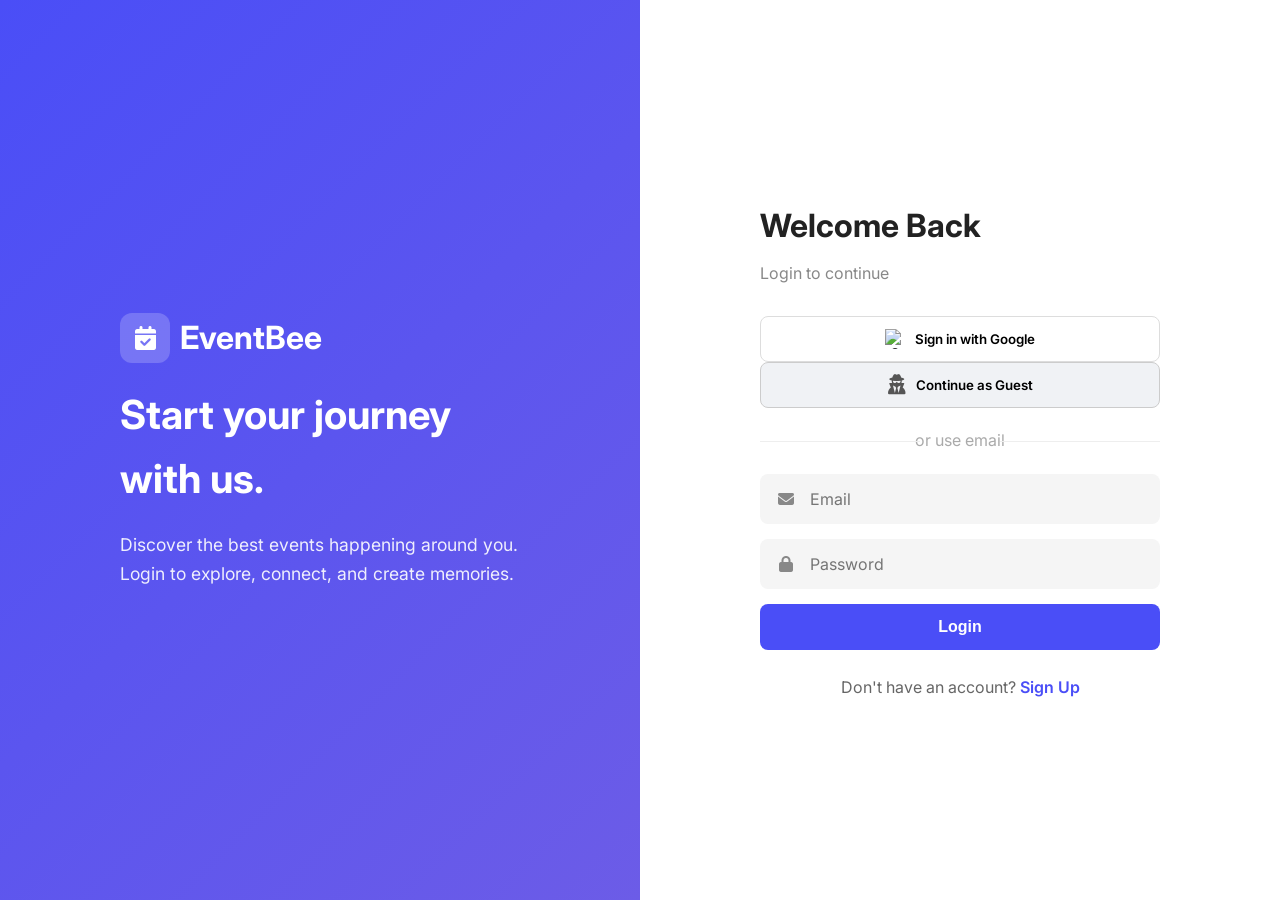
==== index.html @ 6e98d9ef "Initial commit: Project migrated from Firebase Studio" ====
<!DOCTYPE html>
<html lang="en">
<head>
    <meta charset="UTF-8">
    <meta name="viewport" content="width=device-width, initial-scale=1.0">
    <title>EventBee - Login</title>
    <link rel="preconnect" href="https://fonts.googleapis.com">
    <link href="https://fonts.googleapis.com/css2?family=Inter:wght@300;400;500;600;700&display=swap" rel="stylesheet">
    <link rel="stylesheet" href="https://cdnjs.cloudflare.com/ajax/libs/font-awesome/6.4.0/css/all.min.css">
    <link rel="stylesheet" href="style.css">
</head>
<body class="auth-body">

    <div class="auth-container">
        <!-- Left Side -->
        <div class="auth-brand">
            <div class="brand-content">
                <div class="logo">
                    <div class="logo-icon"><i class="fas fa-calendar-check"></i></div>
                    <span>EventBee</span>
                </div>
                <h2>Start your journey with us.</h2>
                <p>Discover the best events happening around you. Login to explore, connect, and create memories.</p>
            </div>
        </div>

        <!-- Right Side Forms -->
        <div class="auth-forms">
            
            <!-- Login Form -->
            <div class="form-box" id="loginBox">
                <div class="form-header">
                    <h1>Welcome Back</h1>
                    <p>Login to continue</p>
                </div>
                
                <div class="social-login">
                    <button class="google-btn" id="googleLoginBtn">
                        <img src="https://upload.wikimedia.org/wikipedia/commons/5/53/Google_%22G%22_Logo.svg" alt="G">
                        Sign in with Google
                    </button>
                    <!-- NEW: Guest Login Button -->
                    <button class="google-btn" id="guestLoginBtn" style="background: #f0f2f5; border: 1px solid #ccc;">
                        <i class="fas fa-user-secret" style="font-size: 20px; color: #555;"></i>
                        Continue as Guest
                    </button>
                </div>
                
                <div class="divider"><span>or use email</span></div>
                
                <form id="loginForm">
                    <div class="input-group-auth"><i class="fas fa-envelope"></i><input type="email" id="loginEmail" placeholder="Email" required></div>
                    <div class="input-group-auth"><i class="fas fa-lock"></i><input type="password" id="loginPassword" placeholder="Password" required></div>
                    <button type="submit" class="btn-submit-auth">Login</button>
                </form>
                <div class="switch-auth"><p>Don't have an account? <a id="showSignupBtn">Sign Up</a></p></div>
            </div>

            <!-- Signup Form -->
            <div class="form-box hidden" id="signupBox">
                <div class="form-header">
                    <h1>Create Account</h1>
                    <p>Join EventBee today</p>
                </div>
                <div class="social-login">
                    <button class="google-btn" id="googleSignupBtn">
                         <img src="https://upload.wikimedia.org/wikipedia/commons/5/53/Google_%22G%22_Logo.svg" alt="G">
                        Sign up with Google
                    </button>
                </div>
                <div class="divider"><span>or register with email</span></div>
                <form id="signupForm">
                    <div class="input-group-auth"><i class="fas fa-user"></i><input type="text" id="signupName" placeholder="Full Name" required></div>
                    <div class="input-group-auth"><i class="fas fa-envelope"></i><input type="email" id="signupEmail" placeholder="Email" required></div>
                    <div class="input-group-auth"><i class="fas fa-lock"></i><input type="password" id="signupPassword" placeholder="Password" required></div>
                    <button type="submit" class="btn-submit-auth">Sign Up</button>
                </form>
                <div class="switch-auth"><p>Already have an account? <a id="showLoginBtn">Login</a></p></div>
            </div>

        </div>
    </div>

    <!-- Scripts -->
    <script src="https://www.gstatic.com/firebasejs/10.8.0/firebase-app-compat.js"></script>
    <script src="https://www.gstatic.com/firebasejs/10.8.0/firebase-auth-compat.js"></script>
    <script src="https://www.gstatic.com/firebasejs/10.8.0/firebase-firestore-compat.js"></script>
    
    <script>
        // ==========================================
        // 1. FIREBASE CONFIG
        // ==========================================
        const firebaseConfig = {
            apiKey: "AIzaSyB_Fv9HLMOy9cCHT2cZLLwRQOGGBHA_8N0",
            authDomain: "myapp-94cf9.firebaseapp.com",
            projectId: "myapp-94cf9",
            storageBucket: "myapp-94cf9.firebasestorage.app",
            messagingSenderId: "542065139667",
            appId: "1:542065139667:web:76ed67d78188ff3e6dd926"
        };

        firebase.initializeApp(firebaseConfig);
        const auth = firebase.auth();
        const db = firebase.firestore();

        // ==========================================
        // 2. AUTH STATE LISTENER
        // ==========================================
        auth.onAuthStateChanged(user => {
            if (user) {
                window.location.href = 'home.html';
            }
        });

        // ==========================================
        // 3. UI SWITCHING
        // ==========================================
        const loginBox = document.getElementById('loginBox');
        const signupBox = document.getElementById('signupBox');
        
        document.getElementById('showSignupBtn').addEventListener('click', () => {
            loginBox.classList.add('hidden');
            signupBox.classList.remove('hidden');
        });

        document.getElementById('showLoginBtn').addEventListener('click', () => {
            signupBox.classList.add('hidden');
            loginBox.classList.remove('hidden');
        });

        // ==========================================
        // 4. LOGIN LOGIC
        // ==========================================
        document.getElementById('loginForm').addEventListener('submit', async (e) => {
            e.preventDefault();
            const email = document.getElementById('loginEmail').value;
            const pass = document.getElementById('loginPassword').value;
            try {
                await auth.signInWithEmailAndPassword(email, pass);
            } catch (err) { alert(err.message); }
        });

        // Google Login
        document.getElementById('googleLoginBtn').addEventListener('click', async () => {
            const provider = new firebase.auth.GoogleAuthProvider();
            try { await auth.signInWithPopup(provider); } catch (err) { alert(err.message); }
        });

        // NEW: Guest Login
        document.getElementById('guestLoginBtn').addEventListener('click', async () => {
            try {
                await auth.signInAnonymously();
            } catch (err) { 
                alert(err.message); 
            }
        });

        // ==========================================
        // 5. SIGNUP LOGIC
        // ==========================================
        document.getElementById('signupForm').addEventListener('submit', async (e) => {
            e.preventDefault();
            const name = document.getElementById('signupName').value;
            const email = document.getElementById('signupEmail').value;
            const pass = document.getElementById('signupPassword').value;

            try {
                const cred = await auth.createUserWithEmailAndPassword(email, pass);
                await cred.user.updateProfile({ displayName: name });
                await db.collection('users').doc(cred.user.uid).set({ name, email });
            } catch (err) { alert(err.message); }
        });

        document.getElementById('googleSignupBtn').addEventListener('click', async () => {
            const provider = new firebase.auth.GoogleAuthProvider();
            try { await auth.signInWithPopup(provider); } catch (err) { alert(err.message); }
        });
    </script>
</body>
</html>
---- style.css ----
/* ==========================================
   1. GLOBAL STYLES & VARIABLES
   ========================================== */
   :root {
    --primary: #4a4ef7;
    --primary-dark: #3d41d6;
    --bg-color: #f7f7f7;
    --card-bg: #ffffff;
    --text-main: #222222;
    --text-light: #888888;
    --shadow: 0 10px 30px rgba(0,0,0,0.08);
    --radius: 16px;
}

* { margin: 0; padding: 0; box-sizing: border-box; }
body { font-family: 'Inter', sans-serif; background-color: var(--bg-color); color: var(--text-main); line-height: 1.6; }
.container { max-width: 1200px; margin: 0 auto; padding: 0 20px; }

/* Utility Class for Hiding Elements */
.hidden { display: none !important; }

/* ==========================================
   2. LOGIN PAGE STYLES (index.html)
   ========================================== */
.auth-body { margin: 0; min-height: 100vh; display: flex; background: #f0f2f5; }
.auth-container { display: flex; width: 100%; min-height: 100vh; }

.auth-brand {
    flex: 1;
    background: linear-gradient(135deg, var(--primary) 0%, #6c5ce7 100%);
    display: flex;
    align-items: center;
    justify-content: center;
    padding: 40px;
    color: white;
}
.auth-brand .logo span { color: white; font-size: 2rem; font-weight: 700; }
.auth-brand .logo-icon { background: rgba(255,255,255,0.2); width: 50px; height: 50px; border-radius: 12px; display: flex; align-items: center; justify-content: center; font-size: 1.5rem; }
.brand-content { max-width: 400px; }
.brand-content h2 { font-size: 2.5rem; margin: 20px 0; font-weight: 700; }
.brand-content p { font-size: 1.1rem; opacity: 0.9; }

.auth-forms {
    flex: 1;
    display: flex;
    align-items: center;
    justify-content: center;
    background: white;
    padding: 40px;
}
.form-box { width: 100%; max-width: 400px; }
.form-header h1 { font-size: 2rem; margin-bottom: 10px; }
.form-header p { color: var(--text-light); margin-bottom: 30px; }

.social-login { margin-bottom: 20px; }
.google-btn {
    width: 100%; padding: 12px; background: white; border: 1px solid #ddd; border-radius: 8px;
    display: flex; align-items: center; justify-content: center; gap: 10px; font-weight: 600;
    cursor: pointer; font-family: inherit; transition: 0.3s;
}
.google-btn:hover { background: #f9f9f9; }
.google-btn img { width: 20px; height: 20px; }

.divider { text-align: center; position: relative; margin: 20px 0; color: #aaa; }
.divider::before, .divider::after { content: ""; position: absolute; top: 50%; width: 40%; height: 1px; background: #eee; }
.divider::before { left: 0; } .divider::after { right: 0; }

.input-group-auth {
    display: flex; align-items: center; background: #f5f5f5; border-radius: 8px;
    margin-bottom: 15px; padding: 0 15px; border: 2px solid transparent; transition: 0.3s; height: 50px;
}
.input-group-auth:focus-within { border-color: var(--primary); background: white; }
.input-group-auth input { width: 100%; border: none; background: transparent; font-family: inherit; outline: none; font-size: 1rem; }
.input-group-auth i { color: #888; margin-right: 15px; width: 20px; text-align: center; }

.btn-submit-auth {
    width: 100%; padding: 14px; background: var(--primary); color: white; border: none;
    border-radius: 8px; font-size: 1rem; font-weight: 600; cursor: pointer; transition: 0.3s;
}
.btn-submit-auth:hover { background: var(--primary-dark); }

.switch-auth { text-align: center; margin-top: 25px; color: #666; }
.switch-auth a { color: var(--primary); font-weight: 600; text-decoration: none; cursor: pointer; }

/* ==========================================
   3. MAIN APP STYLES (home.html & create.html)
   ========================================== */

/* Navbar */
.navbar { background: var(--card-bg); height: 75px; display: flex; align-items: center; position: sticky; top: 0; z-index: 1000; box-shadow: 0 1px 0 rgba(0,0,0,0.05); padding: 0 40px; }
.nav-container { width: 100%; display: flex; align-items: center; justify-content: space-between; }
.logo { display: flex; align-items: center; gap: 10px; text-decoration: none; }
.logo-icon { width: 40px; height: 40px; background: var(--primary); border-radius: 10px; display: flex; align-items: center; justify-content: center; color: white; font-size: 1.2rem; }
.logo span { font-size: 1.5rem; font-weight: 700; color: var(--text-main); }
.search-bar { display: flex; align-items: center; background: var(--bg-color); padding: 12px 25px; border-radius: 40px; width: 30%; }
.search-bar input { border: none; background: transparent; width: 100%; margin-left: 10px; font-family: inherit; outline: none; }
.nav-links { display: flex; align-items: center; gap: 15px; }
.btn-create { background: var(--bg-color); color: var(--text-main); padding: 10px 20px; border-radius: 8px; text-decoration: none; font-weight: 600; transition: 0.3s; border: none; cursor: pointer; font-family: inherit; font-size: 0.95rem; }
.btn-create:hover { background: var(--primary); color: white; }
.user-profile img { width: 40px; height: 40px; border-radius: 50%; cursor: pointer; object-fit: cover; }

/* Hero Section */
.hero-section { background: linear-gradient(135deg, #f5f7fa 0%, #e4e8f0 100%); padding: 100px 20px 120px; text-align: center; }
.hero-section h1 { font-size: 3.5rem; color: #1a1a1a; margin-bottom: 15px; font-weight: 800; }
.hero-section h1 span { color: var(--primary); }
.hero-section p { color: #666; font-size: 1.1rem; margin-bottom: 40px; }
.search-main { background: var(--card-bg); padding: 8px; border-radius: 70px; display: flex; align-items: center; box-shadow: var(--shadow); max-width: 900px; margin: 0 auto; }
.input-group { display: flex; align-items: center; padding: 10px 20px; flex: 1; color: #888; }
.input-group i { margin-right: 12px; color: var(--primary); }
.input-group input { border: none; width: 100%; font-family: inherit; font-size: 1rem; background: transparent; outline: none; }
.search-input { flex: 1.5; border-right: 1px solid #eee; }
.location-input { flex: 1; border-right: 1px solid #eee; }
.btn-search-hero { background: var(--primary); color: white; border: none; padding: 18px 40px; border-radius: 50px; font-weight: 600; cursor: pointer; transition: 0.3s; }

/* Categories */
.categories-section { margin-top: -50px; position: relative; z-index: 10; padding-bottom: 40px; }
.category-grid { display: flex; gap: 15px; overflow-x: auto; padding: 20px 0; scrollbar-width: none; justify-content: center; }
.cat-item { display: flex; flex-direction: column; align-items: center; gap: 10px; cursor: pointer; min-width: 80px; }
.cat-circle { width: 60px; height: 60px; background: white; border-radius: 20px; display: flex; align-items: center; justify-content: center; font-size: 1.2rem; color: #555; box-shadow: 0 5px 15px rgba(0,0,0,0.08); transition: 0.3s; }
.cat-item:hover .cat-circle, .cat-item.active .cat-circle { background: var(--primary); color: white; transform: translateY(-5px); }

/* Events Grid */
.main-content { padding: 40px 0; }
.section-top { display: flex; justify-content: space-between; align-items: center; margin-bottom: 30px; }
.filters { display: flex; gap: 10px; }
.filter-btn { background: white; border: 1px solid #eee; padding: 8px 20px; border-radius: 8px; cursor: pointer; transition: 0.3s; font-family: inherit; }
.filter-btn.active, .filter-btn:hover { background: var(--primary); color: white; border-color: var(--primary); }
.events-grid { display: grid; grid-template-columns: repeat(auto-fill, minmax(300px, 1fr)); gap: 30px; }

/* Event Card */
.event-card { background: white; border-radius: var(--radius); overflow: hidden; box-shadow: var(--shadow); transition: 0.3s; }
.event-card:hover { transform: translateY(-10px); box-shadow: 0 15px 30px rgba(0,0,0,0.1); }
.card-image { height: 200px; position: relative; overflow: hidden; background: #eee; }
.card-image img { width: 100%; height: 100%; object-fit: cover; }
.love-btn { position: absolute; top: 15px; right: 15px; width: 35px; height: 35px; border-radius: 50%; background: white; border: none; cursor: pointer; display: flex; align-items: center; justify-content: center; box-shadow: 0 2px 5px rgba(0,0,0,0.1); }
.card-content { padding: 20px; display: flex; gap: 15px; }
.event-date-box { display: flex; flex-direction: column; align-items: center; justify-content: center; background: #f8f9fa; border-radius: 12px; padding: 10px; width: 60px; height: 70px; border: 1px solid #eee; text-align: center; }
.event-date-box .month { font-size: 0.7rem; color: #999; font-weight: 600; }
.event-date-box .day { font-size: 1.5rem; font-weight: 700; color: var(--text-main); line-height: 1.1; }
.event-info { flex: 1; }
.event-info h3 { font-size: 1rem; margin-bottom: 8px; }
.event-meta { font-size: 0.85rem; color: #666; display: flex; align-items: center; gap: 5px; }
.load-more { text-align: center; margin-top: 40px; }
.btn-load-more { background: transparent; border: 2px solid var(--primary); color: var(--primary); padding: 12px 30px; border-radius: 30px; font-weight: 600; cursor: pointer; transition: 0.3s; }
.btn-load-more:hover { background: var(--primary); color: white; }

/* Footer */
.footer { background: #222; color: #aaa; padding: 30px; text-align: center; margin-top: 50px; }

/* Create Form */
.create-section { padding: 60px 20px; background: #f0f2f5; min-height: 80vh; }
.form-wrapper { max-width: 600px; margin: 0 auto; background: white; padding: 40px; border-radius: 20px; box-shadow: var(--shadow); }
.form-group { margin-bottom: 20px; }
.form-group label { display: block; margin-bottom: 8px; font-weight: 600; }
.form-group input, .form-group select, .form-group textarea { width: 100%; padding: 14px; border: 1px solid #ddd; border-radius: 8px; font-family: inherit; font-size: 1rem; }
.form-row { display: flex; gap: 20px; }
.form-row .form-group { flex: 1; }
.btn-submit { width: 100%; padding: 16px; background: var(--primary); color: white; border: none; border-radius: 10px; font-size: 1.1rem; font-weight: 600; cursor: pointer; }
.btn-submit:hover { background: var(--primary-dark); }

/* Mobile Responsive */
@media (max-width: 768px) {
    .search-bar, .nav-links .btn-create span { display: none; }
    .hero-section h1 { font-size: 2rem; }
    .search-main { flex-direction: column; border-radius: 20px; padding: 15px; }
    .input-group { width: 100%; border-right: none !important; border-bottom: 1px solid #eee; padding: 15px; }
    .auth-brand { display: none; }
    .form-row { flex-direction: column; }
}
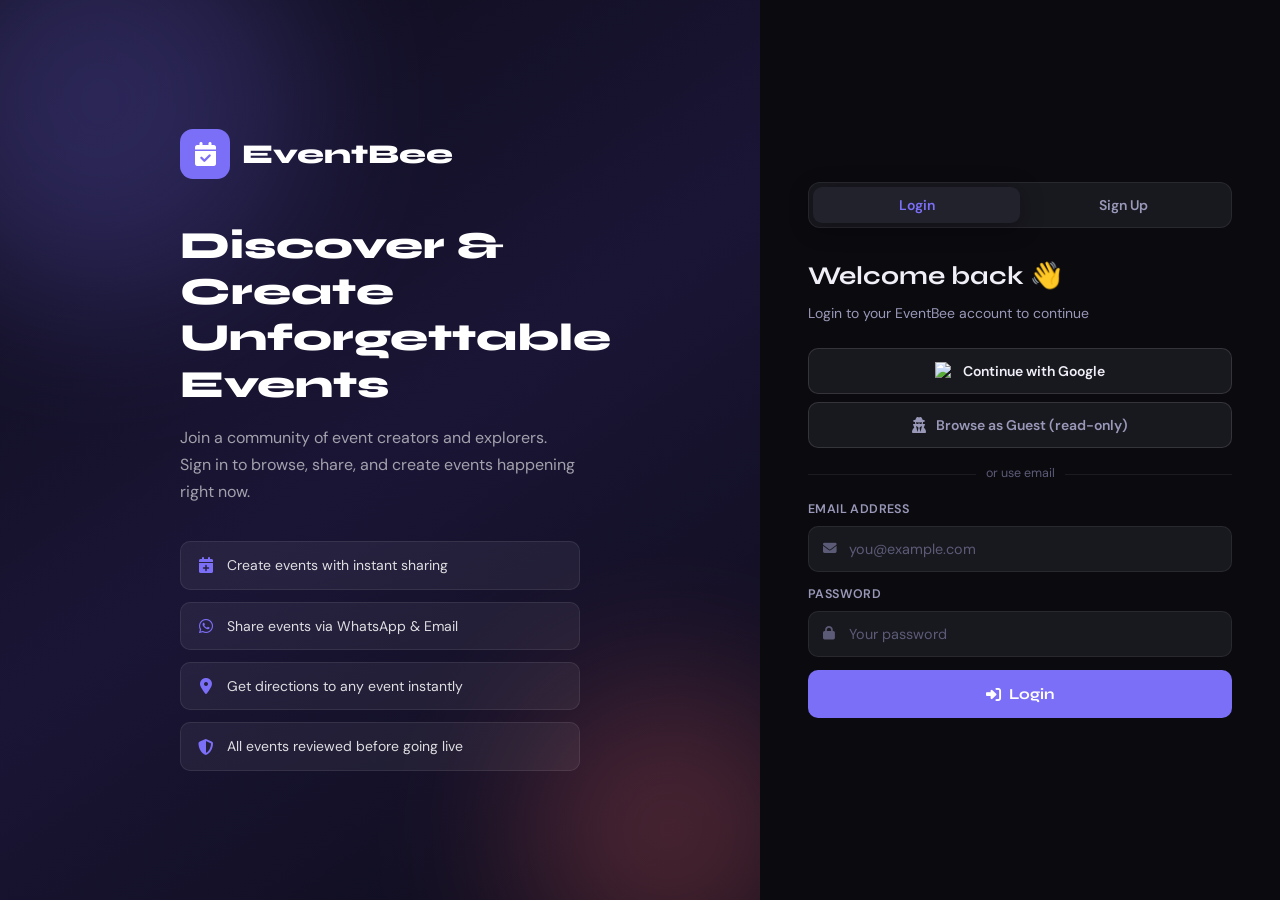
==== commit 0dfe98ea: "New UI" ====
--- a/index.html
+++ b/index.html
@@ -1,180 +1,162 @@
 <!DOCTYPE html>
 <html lang="en">
 <head>
-    <meta charset="UTF-8">
-    <meta name="viewport" content="width=device-width, initial-scale=1.0">
-    <title>EventBee - Login</title>
-    <link rel="preconnect" href="https://fonts.googleapis.com">
-    <link href="https://fonts.googleapis.com/css2?family=Inter:wght@300;400;500;600;700&display=swap" rel="stylesheet">
-    <link rel="stylesheet" href="https://cdnjs.cloudflare.com/ajax/libs/font-awesome/6.4.0/css/all.min.css">
-    <link rel="stylesheet" href="style.css">
+  <meta charset="UTF-8">
+  <meta name="viewport" content="width=device-width, initial-scale=1.0">
+  <title>EventBee — Login</title>
+  <link rel="stylesheet" href="style.css">
+  <link rel="stylesheet" href="https://cdnjs.cloudflare.com/ajax/libs/font-awesome/6.4.0/css/all.min.css">
 </head>
-<body class="auth-body">
+<body class="auth-page">
 
-    <div class="auth-container">
-        <!-- Left Side -->
-        <div class="auth-brand">
-            <div class="brand-content">
-                <div class="logo">
-                    <div class="logo-icon"><i class="fas fa-calendar-check"></i></div>
-                    <span>EventBee</span>
-                </div>
-                <h2>Start your journey with us.</h2>
-                <p>Discover the best events happening around you. Login to explore, connect, and create memories.</p>
-            </div>
+  <!-- LEFT BRAND -->
+  <div class="auth-left">
+    <div class="auth-left-orb orb1"></div>
+    <div class="auth-left-orb orb2"></div>
+    <div class="auth-brand">
+      <div class="logo-row">
+        <div class="logo-icon"><i class="fas fa-calendar-check"></i></div>
+        <div class="logo-name">EventBee</div>
+      </div>
+      <h2>Discover &amp; Create Unforgettable Events</h2>
+      <p>Join a community of event creators and explorers. Sign in to browse, share, and create events happening right now.</p>
+      <div class="auth-features">
+        <div class="auth-feat"><i class="fas fa-calendar-plus"></i><span>Create events with instant sharing</span></div>
+        <div class="auth-feat"><i class="fab fa-whatsapp"></i><span>Share events via WhatsApp &amp; Email</span></div>
+        <div class="auth-feat"><i class="fas fa-map-marker-alt"></i><span>Get directions to any event instantly</span></div>
+        <div class="auth-feat"><i class="fas fa-shield-alt"></i><span>All events reviewed before going live</span></div>
+      </div>
+    </div>
+  </div>
+
+  <!-- RIGHT FORMS -->
+  <div class="auth-right">
+    <div class="auth-box">
+
+      <div class="auth-tab-row">
+        <button class="auth-tab active" id="tab-login" onclick="switchTab('login')">Login</button>
+        <button class="auth-tab" id="tab-signup" onclick="switchTab('signup')">Sign Up</button>
+      </div>
+
+      <!-- LOGIN -->
+      <div class="auth-panel active" id="panel-login">
+        <h3>Welcome back 👋</h3>
+        <p>Login to your EventBee account to continue</p>
+
+        <button class="social-btn" id="googleLoginBtn">
+          <img src="https://upload.wikimedia.org/wikipedia/commons/5/53/Google_%22G%22_Logo.svg" alt="G"> Continue with Google
+        </button>
+        <button class="social-btn guest-btn" id="guestLoginBtn">
+          <i class="fas fa-user-secret" style="font-size:1rem;"></i> Browse as Guest (read-only)
+        </button>
+
+        <div class="divider-auth"><span>or use email</span></div>
+
+        <div class="field">
+          <label>Email Address</label>
+          <div class="input-wrap"><i class="fas fa-envelope"></i><input type="email" id="loginEmail" placeholder="you@example.com" autocomplete="email"></div>
+        </div>
+        <div class="field">
+          <label>Password</label>
+          <div class="input-wrap"><i class="fas fa-lock"></i><input type="password" id="loginPassword" placeholder="Your password" autocomplete="current-password"></div>
         </div>
 
-        <!-- Right Side Forms -->
-        <div class="auth-forms">
-            
-            <!-- Login Form -->
-            <div class="form-box" id="loginBox">
-                <div class="form-header">
-                    <h1>Welcome Back</h1>
-                    <p>Login to continue</p>
-                </div>
-                
-                <div class="social-login">
-                    <button class="google-btn" id="googleLoginBtn">
-                        <img src="https://upload.wikimedia.org/wikipedia/commons/5/53/Google_%22G%22_Logo.svg" alt="G">
-                        Sign in with Google
-                    </button>
-                    <!-- NEW: Guest Login Button -->
-                    <button class="google-btn" id="guestLoginBtn" style="background: #f0f2f5; border: 1px solid #ccc;">
-                        <i class="fas fa-user-secret" style="font-size: 20px; color: #555;"></i>
-                        Continue as Guest
-                    </button>
-                </div>
-                
-                <div class="divider"><span>or use email</span></div>
-                
-                <form id="loginForm">
-                    <div class="input-group-auth"><i class="fas fa-envelope"></i><input type="email" id="loginEmail" placeholder="Email" required></div>
-                    <div class="input-group-auth"><i class="fas fa-lock"></i><input type="password" id="loginPassword" placeholder="Password" required></div>
-                    <button type="submit" class="btn-submit-auth">Login</button>
-                </form>
-                <div class="switch-auth"><p>Don't have an account? <a id="showSignupBtn">Sign Up</a></p></div>
-            </div>
+        <div class="msg" id="loginMsg"></div>
+        <button class="btn-auth" id="loginBtn"><i class="fas fa-sign-in-alt"></i> Login</button>
+      </div>
 
-            <!-- Signup Form -->
-            <div class="form-box hidden" id="signupBox">
-                <div class="form-header">
-                    <h1>Create Account</h1>
-                    <p>Join EventBee today</p>
-                </div>
-                <div class="social-login">
-                    <button class="google-btn" id="googleSignupBtn">
-                         <img src="https://upload.wikimedia.org/wikipedia/commons/5/53/Google_%22G%22_Logo.svg" alt="G">
-                        Sign up with Google
-                    </button>
-                </div>
-                <div class="divider"><span>or register with email</span></div>
-                <form id="signupForm">
-                    <div class="input-group-auth"><i class="fas fa-user"></i><input type="text" id="signupName" placeholder="Full Name" required></div>
-                    <div class="input-group-auth"><i class="fas fa-envelope"></i><input type="email" id="signupEmail" placeholder="Email" required></div>
-                    <div class="input-group-auth"><i class="fas fa-lock"></i><input type="password" id="signupPassword" placeholder="Password" required></div>
-                    <button type="submit" class="btn-submit-auth">Sign Up</button>
-                </form>
-                <div class="switch-auth"><p>Already have an account? <a id="showLoginBtn">Login</a></p></div>
-            </div>
+      <!-- SIGNUP -->
+      <div class="auth-panel" id="panel-signup">
+        <h3>Create account 🎉</h3>
+        <p>Join EventBee and start discovering events</p>
 
+        <button class="social-btn" id="googleSignupBtn">
+          <img src="https://upload.wikimedia.org/wikipedia/commons/5/53/Google_%22G%22_Logo.svg" alt="G"> Sign up with Google
+        </button>
+
+        <div class="divider-auth"><span>or register with email</span></div>
+
+        <div class="field">
+          <label>Full Name</label>
+          <div class="input-wrap"><i class="fas fa-user"></i><input type="text" id="signupName" placeholder="Your full name"></div>
         </div>
+        <div class="field">
+          <label>Email Address</label>
+          <div class="input-wrap"><i class="fas fa-envelope"></i><input type="email" id="signupEmail" placeholder="you@example.com" autocomplete="email"></div>
+        </div>
+        <div class="field">
+          <label>Password</label>
+          <div class="input-wrap"><i class="fas fa-lock"></i><input type="password" id="signupPassword" placeholder="Min. 6 characters" autocomplete="new-password"></div>
+        </div>
+
+        <div class="msg" id="signupMsg"></div>
+        <button class="btn-auth" id="signupBtn"><i class="fas fa-user-plus"></i> Create Account</button>
+      </div>
+
     </div>
+  </div>
 
-    <!-- Scripts -->
-    <script src="https://www.gstatic.com/firebasejs/10.8.0/firebase-app-compat.js"></script>
-    <script src="https://www.gstatic.com/firebasejs/10.8.0/firebase-auth-compat.js"></script>
-    <script src="https://www.gstatic.com/firebasejs/10.8.0/firebase-firestore-compat.js"></script>
-    
-    <script>
-        // ==========================================
-        // 1. FIREBASE CONFIG
-        // ==========================================
-        const firebaseConfig = {
-            apiKey: "AIzaSyB_Fv9HLMOy9cCHT2cZLLwRQOGGBHA_8N0",
-            authDomain: "myapp-94cf9.firebaseapp.com",
-            projectId: "myapp-94cf9",
-            storageBucket: "myapp-94cf9.firebasestorage.app",
-            messagingSenderId: "542065139667",
-            appId: "1:542065139667:web:76ed67d78188ff3e6dd926"
-        };
+  <script src="https://www.gstatic.com/firebasejs/10.8.0/firebase-app-compat.js"></script>
+  <script src="https://www.gstatic.com/firebasejs/10.8.0/firebase-auth-compat.js"></script>
+  <script src="https://www.gstatic.com/firebasejs/10.8.0/firebase-firestore-compat.js"></script>
+  <script src="firebase-config.js"></script>
+  <script>
+  auth.onAuthStateChanged(u => { if(u) window.location.href='home.html'; });
 
-        firebase.initializeApp(firebaseConfig);
-        const auth = firebase.auth();
-        const db = firebase.firestore();
+  function switchTab(t){
+    ['login','signup'].forEach(x=>{
+      document.getElementById('tab-'+x).classList.toggle('active',x===t);
+      document.getElementById('panel-'+x).classList.toggle('active',x===t);
+    });
+  }
+  function setMsg(id,msg,type){ const e=document.getElementById(id); e.textContent=msg; e.className='msg '+type; }
+  function setBtnLoading(id,on,lbl,icon){
+    const b=document.getElementById(id); b.disabled=on;
+    b.innerHTML=on?'<span class="spinner"></span> Please wait…':`<i class="${icon}"></i> ${lbl}`;
+  }
+  async function ensureUserDoc(user,extra={}){
+    const ref=db.collection('users').doc(user.uid);
+    const s=await ref.get();
+    if(!s.exists) await ref.set({name:user.displayName||extra.name||null,email:user.email||null,isAdmin:false,createdAt:firebase.firestore.FieldValue.serverTimestamp(),...extra});
+  }
 
-        // ==========================================
-        // 2. AUTH STATE LISTENER
-        // ==========================================
-        auth.onAuthStateChanged(user => {
-            if (user) {
-                window.location.href = 'home.html';
-            }
-        });
+  // Login
+  document.getElementById('loginBtn').addEventListener('click',async()=>{
+    const e=document.getElementById('loginEmail').value.trim();
+    const p=document.getElementById('loginPassword').value;
+    if(!e||!p){setMsg('loginMsg','Please fill in all fields.','error');return;}
+    setBtnLoading('loginBtn',true);
+    try{ await auth.signInWithEmailAndPassword(e,p); }
+    catch(err){ setMsg('loginMsg',err.message,'error'); setBtnLoading('loginBtn',false,'Login','fas fa-sign-in-alt'); }
+  });
+  ['loginEmail','loginPassword'].forEach(id=>document.getElementById(id).addEventListener('keypress',e=>{if(e.key==='Enter')document.getElementById('loginBtn').click();}));
 
-        // ==========================================
-        // 3. UI SWITCHING
-        // ==========================================
-        const loginBox = document.getElementById('loginBox');
-        const signupBox = document.getElementById('signupBox');
-        
-        document.getElementById('showSignupBtn').addEventListener('click', () => {
-            loginBox.classList.add('hidden');
-            signupBox.classList.remove('hidden');
-        });
+  document.getElementById('googleLoginBtn').addEventListener('click',async()=>{
+    try{ const r=await auth.signInWithPopup(new firebase.auth.GoogleAuthProvider()); await ensureUserDoc(r.user); }
+    catch(e){ setMsg('loginMsg',e.message,'error'); }
+  });
+  document.getElementById('guestLoginBtn').addEventListener('click',async()=>{
+    try{ await auth.signInAnonymously(); }catch(e){ setMsg('loginMsg',e.message,'error'); }
+  });
 
-        document.getElementById('showLoginBtn').addEventListener('click', () => {
-            signupBox.classList.add('hidden');
-            loginBox.classList.remove('hidden');
-        });
-
-        // ==========================================
-        // 4. LOGIN LOGIC
-        // ==========================================
-        document.getElementById('loginForm').addEventListener('submit', async (e) => {
-            e.preventDefault();
-            const email = document.getElementById('loginEmail').value;
-            const pass = document.getElementById('loginPassword').value;
-            try {
-                await auth.signInWithEmailAndPassword(email, pass);
-            } catch (err) { alert(err.message); }
-        });
-
-        // Google Login
-        document.getElementById('googleLoginBtn').addEventListener('click', async () => {
-            const provider = new firebase.auth.GoogleAuthProvider();
-            try { await auth.signInWithPopup(provider); } catch (err) { alert(err.message); }
-        });
-
-        // NEW: Guest Login
-        document.getElementById('guestLoginBtn').addEventListener('click', async () => {
-            try {
-                await auth.signInAnonymously();
-            } catch (err) { 
-                alert(err.message); 
-            }
-        });
-
-        // ==========================================
-        // 5. SIGNUP LOGIC
-        // ==========================================
-        document.getElementById('signupForm').addEventListener('submit', async (e) => {
-            e.preventDefault();
-            const name = document.getElementById('signupName').value;
-            const email = document.getElementById('signupEmail').value;
-            const pass = document.getElementById('signupPassword').value;
-
-            try {
-                const cred = await auth.createUserWithEmailAndPassword(email, pass);
-                await cred.user.updateProfile({ displayName: name });
-                await db.collection('users').doc(cred.user.uid).set({ name, email });
-            } catch (err) { alert(err.message); }
-        });
-
-        document.getElementById('googleSignupBtn').addEventListener('click', async () => {
-            const provider = new firebase.auth.GoogleAuthProvider();
-            try { await auth.signInWithPopup(provider); } catch (err) { alert(err.message); }
-        });
-    </script>
+  // Signup
+  document.getElementById('signupBtn').addEventListener('click',async()=>{
+    const n=document.getElementById('signupName').value.trim();
+    const e=document.getElementById('signupEmail').value.trim();
+    const p=document.getElementById('signupPassword').value;
+    if(!n||!e||!p){setMsg('signupMsg','Please fill in all fields.','error');return;}
+    if(p.length<6){setMsg('signupMsg','Password must be at least 6 characters.','error');return;}
+    setBtnLoading('signupBtn',true);
+    try{
+      const c=await auth.createUserWithEmailAndPassword(e,p);
+      await c.user.updateProfile({displayName:n});
+      await ensureUserDoc(c.user,{name:n});
+    }catch(err){ setMsg('signupMsg',err.message,'error'); setBtnLoading('signupBtn',false,'Create Account','fas fa-user-plus'); }
+  });
+  document.getElementById('googleSignupBtn').addEventListener('click',async()=>{
+    try{ const r=await auth.signInWithPopup(new firebase.auth.GoogleAuthProvider()); await ensureUserDoc(r.user); }
+    catch(e){ setMsg('signupMsg',e.message,'error'); }
+  });
+  </script>
 </body>
 </html>
--- a/style.css
+++ b/style.css
@@ -1,169 +1,531 @@
-/* ==========================================
-   1. GLOBAL STYLES & VARIABLES
-   ========================================== */
+/* ============================================================
+   style.css — EventBee Dark Modern Theme
+   ============================================================ */
+   @import url('https://fonts.googleapis.com/css2?family=Syne:wght@400;500;600;700;800&family=DM+Sans:ital,opsz,wght@0,9..40,300;0,9..40,400;0,9..40,500;0,9..40,600;1,9..40,400&display=swap');
+
+   /* ── Variables ── */
    :root {
-    --primary: #4a4ef7;
-    --primary-dark: #3d41d6;
-    --bg-color: #f7f7f7;
-    --card-bg: #ffffff;
-    --text-main: #222222;
-    --text-light: #888888;
-    --shadow: 0 10px 30px rgba(0,0,0,0.08);
-    --radius: 16px;
-}
-
-* { margin: 0; padding: 0; box-sizing: border-box; }
-body { font-family: 'Inter', sans-serif; background-color: var(--bg-color); color: var(--text-main); line-height: 1.6; }
-.container { max-width: 1200px; margin: 0 auto; padding: 0 20px; }
-
-/* Utility Class for Hiding Elements */
-.hidden { display: none !important; }
-
-/* ==========================================
-   2. LOGIN PAGE STYLES (index.html)
-   ========================================== */
-.auth-body { margin: 0; min-height: 100vh; display: flex; background: #f0f2f5; }
-.auth-container { display: flex; width: 100%; min-height: 100vh; }
-
-.auth-brand {
-    flex: 1;
-    background: linear-gradient(135deg, var(--primary) 0%, #6c5ce7 100%);
-    display: flex;
-    align-items: center;
-    justify-content: center;
-    padding: 40px;
-    color: white;
-}
-.auth-brand .logo span { color: white; font-size: 2rem; font-weight: 700; }
-.auth-brand .logo-icon { background: rgba(255,255,255,0.2); width: 50px; height: 50px; border-radius: 12px; display: flex; align-items: center; justify-content: center; font-size: 1.5rem; }
-.brand-content { max-width: 400px; }
-.brand-content h2 { font-size: 2.5rem; margin: 20px 0; font-weight: 700; }
-.brand-content p { font-size: 1.1rem; opacity: 0.9; }
-
-.auth-forms {
-    flex: 1;
-    display: flex;
-    align-items: center;
-    justify-content: center;
-    background: white;
-    padding: 40px;
-}
-.form-box { width: 100%; max-width: 400px; }
-.form-header h1 { font-size: 2rem; margin-bottom: 10px; }
-.form-header p { color: var(--text-light); margin-bottom: 30px; }
-
-.social-login { margin-bottom: 20px; }
-.google-btn {
-    width: 100%; padding: 12px; background: white; border: 1px solid #ddd; border-radius: 8px;
-    display: flex; align-items: center; justify-content: center; gap: 10px; font-weight: 600;
-    cursor: pointer; font-family: inherit; transition: 0.3s;
-}
-.google-btn:hover { background: #f9f9f9; }
-.google-btn img { width: 20px; height: 20px; }
-
-.divider { text-align: center; position: relative; margin: 20px 0; color: #aaa; }
-.divider::before, .divider::after { content: ""; position: absolute; top: 50%; width: 40%; height: 1px; background: #eee; }
-.divider::before { left: 0; } .divider::after { right: 0; }
-
-.input-group-auth {
-    display: flex; align-items: center; background: #f5f5f5; border-radius: 8px;
-    margin-bottom: 15px; padding: 0 15px; border: 2px solid transparent; transition: 0.3s; height: 50px;
-}
-.input-group-auth:focus-within { border-color: var(--primary); background: white; }
-.input-group-auth input { width: 100%; border: none; background: transparent; font-family: inherit; outline: none; font-size: 1rem; }
-.input-group-auth i { color: #888; margin-right: 15px; width: 20px; text-align: center; }
-
-.btn-submit-auth {
-    width: 100%; padding: 14px; background: var(--primary); color: white; border: none;
-    border-radius: 8px; font-size: 1rem; font-weight: 600; cursor: pointer; transition: 0.3s;
-}
-.btn-submit-auth:hover { background: var(--primary-dark); }
-
-.switch-auth { text-align: center; margin-top: 25px; color: #666; }
-.switch-auth a { color: var(--primary); font-weight: 600; text-decoration: none; cursor: pointer; }
-
-/* ==========================================
-   3. MAIN APP STYLES (home.html & create.html)
-   ========================================== */
-
-/* Navbar */
-.navbar { background: var(--card-bg); height: 75px; display: flex; align-items: center; position: sticky; top: 0; z-index: 1000; box-shadow: 0 1px 0 rgba(0,0,0,0.05); padding: 0 40px; }
-.nav-container { width: 100%; display: flex; align-items: center; justify-content: space-between; }
-.logo { display: flex; align-items: center; gap: 10px; text-decoration: none; }
-.logo-icon { width: 40px; height: 40px; background: var(--primary); border-radius: 10px; display: flex; align-items: center; justify-content: center; color: white; font-size: 1.2rem; }
-.logo span { font-size: 1.5rem; font-weight: 700; color: var(--text-main); }
-.search-bar { display: flex; align-items: center; background: var(--bg-color); padding: 12px 25px; border-radius: 40px; width: 30%; }
-.search-bar input { border: none; background: transparent; width: 100%; margin-left: 10px; font-family: inherit; outline: none; }
-.nav-links { display: flex; align-items: center; gap: 15px; }
-.btn-create { background: var(--bg-color); color: var(--text-main); padding: 10px 20px; border-radius: 8px; text-decoration: none; font-weight: 600; transition: 0.3s; border: none; cursor: pointer; font-family: inherit; font-size: 0.95rem; }
-.btn-create:hover { background: var(--primary); color: white; }
-.user-profile img { width: 40px; height: 40px; border-radius: 50%; cursor: pointer; object-fit: cover; }
-
-/* Hero Section */
-.hero-section { background: linear-gradient(135deg, #f5f7fa 0%, #e4e8f0 100%); padding: 100px 20px 120px; text-align: center; }
-.hero-section h1 { font-size: 3.5rem; color: #1a1a1a; margin-bottom: 15px; font-weight: 800; }
-.hero-section h1 span { color: var(--primary); }
-.hero-section p { color: #666; font-size: 1.1rem; margin-bottom: 40px; }
-.search-main { background: var(--card-bg); padding: 8px; border-radius: 70px; display: flex; align-items: center; box-shadow: var(--shadow); max-width: 900px; margin: 0 auto; }
-.input-group { display: flex; align-items: center; padding: 10px 20px; flex: 1; color: #888; }
-.input-group i { margin-right: 12px; color: var(--primary); }
-.input-group input { border: none; width: 100%; font-family: inherit; font-size: 1rem; background: transparent; outline: none; }
-.search-input { flex: 1.5; border-right: 1px solid #eee; }
-.location-input { flex: 1; border-right: 1px solid #eee; }
-.btn-search-hero { background: var(--primary); color: white; border: none; padding: 18px 40px; border-radius: 50px; font-weight: 600; cursor: pointer; transition: 0.3s; }
-
-/* Categories */
-.categories-section { margin-top: -50px; position: relative; z-index: 10; padding-bottom: 40px; }
-.category-grid { display: flex; gap: 15px; overflow-x: auto; padding: 20px 0; scrollbar-width: none; justify-content: center; }
-.cat-item { display: flex; flex-direction: column; align-items: center; gap: 10px; cursor: pointer; min-width: 80px; }
-.cat-circle { width: 60px; height: 60px; background: white; border-radius: 20px; display: flex; align-items: center; justify-content: center; font-size: 1.2rem; color: #555; box-shadow: 0 5px 15px rgba(0,0,0,0.08); transition: 0.3s; }
-.cat-item:hover .cat-circle, .cat-item.active .cat-circle { background: var(--primary); color: white; transform: translateY(-5px); }
-
-/* Events Grid */
-.main-content { padding: 40px 0; }
-.section-top { display: flex; justify-content: space-between; align-items: center; margin-bottom: 30px; }
-.filters { display: flex; gap: 10px; }
-.filter-btn { background: white; border: 1px solid #eee; padding: 8px 20px; border-radius: 8px; cursor: pointer; transition: 0.3s; font-family: inherit; }
-.filter-btn.active, .filter-btn:hover { background: var(--primary); color: white; border-color: var(--primary); }
-.events-grid { display: grid; grid-template-columns: repeat(auto-fill, minmax(300px, 1fr)); gap: 30px; }
-
-/* Event Card */
-.event-card { background: white; border-radius: var(--radius); overflow: hidden; box-shadow: var(--shadow); transition: 0.3s; }
-.event-card:hover { transform: translateY(-10px); box-shadow: 0 15px 30px rgba(0,0,0,0.1); }
-.card-image { height: 200px; position: relative; overflow: hidden; background: #eee; }
-.card-image img { width: 100%; height: 100%; object-fit: cover; }
-.love-btn { position: absolute; top: 15px; right: 15px; width: 35px; height: 35px; border-radius: 50%; background: white; border: none; cursor: pointer; display: flex; align-items: center; justify-content: center; box-shadow: 0 2px 5px rgba(0,0,0,0.1); }
-.card-content { padding: 20px; display: flex; gap: 15px; }
-.event-date-box { display: flex; flex-direction: column; align-items: center; justify-content: center; background: #f8f9fa; border-radius: 12px; padding: 10px; width: 60px; height: 70px; border: 1px solid #eee; text-align: center; }
-.event-date-box .month { font-size: 0.7rem; color: #999; font-weight: 600; }
-.event-date-box .day { font-size: 1.5rem; font-weight: 700; color: var(--text-main); line-height: 1.1; }
-.event-info { flex: 1; }
-.event-info h3 { font-size: 1rem; margin-bottom: 8px; }
-.event-meta { font-size: 0.85rem; color: #666; display: flex; align-items: center; gap: 5px; }
-.load-more { text-align: center; margin-top: 40px; }
-.btn-load-more { background: transparent; border: 2px solid var(--primary); color: var(--primary); padding: 12px 30px; border-radius: 30px; font-weight: 600; cursor: pointer; transition: 0.3s; }
-.btn-load-more:hover { background: var(--primary); color: white; }
-
-/* Footer */
-.footer { background: #222; color: #aaa; padding: 30px; text-align: center; margin-top: 50px; }
-
-/* Create Form */
-.create-section { padding: 60px 20px; background: #f0f2f5; min-height: 80vh; }
-.form-wrapper { max-width: 600px; margin: 0 auto; background: white; padding: 40px; border-radius: 20px; box-shadow: var(--shadow); }
-.form-group { margin-bottom: 20px; }
-.form-group label { display: block; margin-bottom: 8px; font-weight: 600; }
-.form-group input, .form-group select, .form-group textarea { width: 100%; padding: 14px; border: 1px solid #ddd; border-radius: 8px; font-family: inherit; font-size: 1rem; }
-.form-row { display: flex; gap: 20px; }
-.form-row .form-group { flex: 1; }
-.btn-submit { width: 100%; padding: 16px; background: var(--primary); color: white; border: none; border-radius: 10px; font-size: 1.1rem; font-weight: 600; cursor: pointer; }
-.btn-submit:hover { background: var(--primary-dark); }
-
-/* Mobile Responsive */
-@media (max-width: 768px) {
-    .search-bar, .nav-links .btn-create span { display: none; }
-    .hero-section h1 { font-size: 2rem; }
-    .search-main { flex-direction: column; border-radius: 20px; padding: 15px; }
-    .input-group { width: 100%; border-right: none !important; border-bottom: 1px solid #eee; padding: 15px; }
-    .auth-brand { display: none; }
-    .form-row { flex-direction: column; }
-}+     --bg:          #0a0a0f;
+     --bg2:         #111118;
+     --bg3:         #18181f;
+     --card:        #1c1c25;
+     --card2:       #22222d;
+     --border:      rgba(255,255,255,0.07);
+     --border2:     rgba(255,255,255,0.12);
+     --primary:     #7c6ff7;
+     --primary-d:   #6259e0;
+     --primary-glow:rgba(124,111,247,0.25);
+     --accent:      #ff6b6b;
+     --green:       #3ddc84;
+     --orange:      #fbbf24;
+     --text:        #f0eff8;
+     --text2:       #9998b8;
+     --text3:       #5c5b77;
+     --nav-h:       68px;
+     --radius:      16px;
+     --radius-sm:   10px;
+     --shadow:      0 8px 32px rgba(0,0,0,0.4);
+     --shadow-card: 0 4px 24px rgba(0,0,0,0.3);
+   }
+   
+   *,*::before,*::after{margin:0;padding:0;box-sizing:border-box;}
+   html{scroll-behavior:smooth;}
+   body{font-family:'DM Sans',sans-serif;background:var(--bg);color:var(--text);line-height:1.6;-webkit-font-smoothing:antialiased;}
+   a{text-decoration:none;color:inherit;}
+   button{font-family:inherit;cursor:pointer;}
+   img{display:block;}
+   .container{max-width:1200px;margin:0 auto;padding:0 24px;}
+   .hidden{display:none!important;}
+   ::-webkit-scrollbar{width:5px;}
+   ::-webkit-scrollbar-track{background:var(--bg);}
+   ::-webkit-scrollbar-thumb{background:var(--border2);border-radius:99px;}
+   
+   /* ============================================================ NAVBAR */
+   .navbar{
+     height:var(--nav-h);background:rgba(10,10,15,0.85);
+     backdrop-filter:blur(20px);-webkit-backdrop-filter:blur(20px);
+     border-bottom:1px solid var(--border);
+     position:sticky;top:0;z-index:1000;
+   }
+   .nav-inner{
+     max-width:1200px;margin:0 auto;padding:0 24px;
+     height:100%;display:flex;align-items:center;justify-content:space-between;gap:20px;
+   }
+   .nav-logo{
+     display:flex;align-items:center;gap:10px;
+     font-family:'Syne',sans-serif;font-weight:800;font-size:1.35rem;
+     color:var(--text);letter-spacing:-0.5px;flex-shrink:0;
+   }
+   .nav-logo-icon{
+     width:36px;height:36px;background:var(--primary);
+     border-radius:9px;display:flex;align-items:center;justify-content:center;
+     color:white;font-size:1rem;
+   }
+   .nav-logo em{font-style:normal;color:var(--primary);}
+   
+   .nav-search{
+     flex:1;max-width:360px;display:flex;align-items:center;
+     background:var(--bg3);border:1.5px solid var(--border);
+     border-radius:99px;padding:0 16px;height:40px;gap:8px;transition:.2s;
+   }
+   .nav-search:focus-within{border-color:var(--primary);box-shadow:0 0 0 3px var(--primary-glow);}
+   .nav-search i{color:var(--text3);font-size:.85rem;}
+   .nav-search input{border:none;background:transparent;outline:none;font-family:inherit;font-size:.875rem;color:var(--text);width:100%;}
+   .nav-search input::placeholder{color:var(--text3);}
+   
+   .nav-actions{display:flex;align-items:center;gap:8px;flex-shrink:0;}
+   .btn-nav{
+     display:flex;align-items:center;gap:6px;padding:8px 16px;
+     border-radius:99px;font-size:.82rem;font-weight:600;border:none;
+     transition:.2s;white-space:nowrap;
+   }
+   .btn-ghost{background:transparent;color:var(--text2);border:1.5px solid var(--border);}
+   .btn-ghost:hover{background:var(--card);color:var(--text);border-color:var(--border2);}
+   .btn-primary{background:var(--primary);color:white;}
+   .btn-primary:hover{background:var(--primary-d);transform:translateY(-1px);box-shadow:0 4px 16px var(--primary-glow);}
+   .btn-admin{background:linear-gradient(135deg,var(--primary),var(--accent));color:white;}
+   .btn-admin:hover{opacity:.9;transform:translateY(-1px);}
+   .nav-avatar{width:36px;height:36px;border-radius:50%;border:2px solid var(--border);object-fit:cover;transition:.2s;}
+   .nav-avatar:hover{border-color:var(--primary);}
+   
+   /* ============================================================ AUTH PAGE */
+   .auth-page{min-height:100vh;display:flex;background:var(--bg);}
+   .auth-left{
+     flex:1;background:linear-gradient(145deg,#0d0c1a 0%,#1a1535 50%,#0d0c1a 100%);
+     display:flex;flex-direction:column;align-items:center;justify-content:center;
+     padding:60px 48px;position:relative;overflow:hidden;
+   }
+   .auth-left-orb{
+     position:absolute;border-radius:50%;filter:blur(80px);opacity:.25;pointer-events:none;
+   }
+   .orb1{width:400px;height:400px;background:var(--primary);top:-100px;left:-100px;}
+   .orb2{width:300px;height:300px;background:var(--accent);bottom:-80px;right:-60px;}
+   .auth-brand{position:relative;z-index:1;max-width:400px;}
+   .auth-brand .logo-row{display:flex;align-items:center;gap:12px;margin-bottom:44px;}
+   .auth-brand .logo-icon{width:50px;height:50px;background:var(--primary);border-radius:13px;display:flex;align-items:center;justify-content:center;color:white;font-size:1.5rem;}
+   .auth-brand .logo-name{font-family:'Syne',sans-serif;font-weight:800;font-size:1.7rem;color:white;}
+   .auth-brand h2{font-family:'Syne',sans-serif;font-size:2.4rem;font-weight:800;color:white;line-height:1.2;margin-bottom:16px;}
+   .auth-brand p{color:rgba(255,255,255,.6);font-size:1rem;line-height:1.7;margin-bottom:36px;}
+   .auth-features{display:flex;flex-direction:column;gap:12px;}
+   .auth-feat{display:flex;align-items:center;gap:12px;background:rgba(255,255,255,.06);border:1px solid rgba(255,255,255,.08);border-radius:10px;padding:12px 16px;color:rgba(255,255,255,.85);font-size:.875rem;}
+   .auth-feat i{color:var(--primary);font-size:1rem;width:18px;text-align:center;}
+   
+   .auth-right{flex:1;max-width:520px;display:flex;align-items:center;justify-content:center;padding:60px 48px;overflow-y:auto;}
+   .auth-box{width:100%;}
+   .auth-tab-row{display:flex;background:var(--bg3);border-radius:12px;padding:4px;margin-bottom:28px;border:1px solid var(--border);}
+   .auth-tab{flex:1;padding:9px;text-align:center;font-weight:600;font-size:.875rem;border-radius:9px;transition:.2s;color:var(--text2);border:none;background:transparent;font-family:inherit;}
+   .auth-tab.active{background:var(--card2);color:var(--primary);box-shadow:var(--shadow-card);}
+   .auth-panel{display:none;}
+   .auth-panel.active{display:block;}
+   .auth-panel h3{font-family:'Syne',sans-serif;font-size:1.6rem;font-weight:700;margin-bottom:5px;}
+   .auth-panel p{color:var(--text2);font-size:.875rem;margin-bottom:24px;}
+   
+   .social-btn{
+     width:100%;height:46px;display:flex;align-items:center;justify-content:center;gap:10px;
+     background:var(--bg3);border:1.5px solid var(--border2);border-radius:var(--radius-sm);
+     font-weight:600;font-size:.875rem;color:var(--text);transition:.2s;margin-bottom:8px;
+   }
+   .social-btn:hover{background:var(--card2);border-color:var(--primary);}
+   .social-btn img{width:18px;height:18px;}
+   .guest-btn{color:var(--text2);}
+   
+   .divider-auth{display:flex;align-items:center;gap:10px;color:var(--text3);font-size:.78rem;margin:16px 0;}
+   .divider-auth::before,.divider-auth::after{content:'';flex:1;height:1px;background:var(--border);}
+   
+   .field{margin-bottom:13px;}
+   .field label{display:block;font-size:.78rem;font-weight:600;color:var(--text2);margin-bottom:6px;letter-spacing:.4px;text-transform:uppercase;}
+   .input-wrap{display:flex;align-items:center;background:var(--bg3);border:1.5px solid var(--border);border-radius:var(--radius-sm);padding:0 14px;height:46px;transition:.2s;}
+   .input-wrap:focus-within{border-color:var(--primary);box-shadow:0 0 0 3px var(--primary-glow);background:var(--card);}
+   .input-wrap i{color:var(--text3);width:16px;margin-right:10px;font-size:.85rem;}
+   .input-wrap input,.input-wrap select{flex:1;border:none;background:transparent;outline:none;font-family:inherit;font-size:.9rem;color:var(--text);}
+   .input-wrap input::placeholder{color:var(--text3);}
+   .input-wrap select option{background:var(--card);}
+   
+   .btn-auth{
+     width:100%;height:48px;background:var(--primary);color:white;border:none;
+     border-radius:var(--radius-sm);font-family:'Syne',sans-serif;font-size:.95rem;font-weight:700;
+     transition:.2s;margin-top:6px;display:flex;align-items:center;justify-content:center;gap:8px;
+   }
+   .btn-auth:hover{background:var(--primary-d);transform:translateY(-1px);box-shadow:0 6px 20px var(--primary-glow);}
+   .btn-auth:disabled{opacity:.5;cursor:not-allowed;transform:none;}
+   
+   .msg{padding:10px 14px;border-radius:8px;font-size:.83rem;margin-top:10px;display:none;}
+   .msg.error{display:block;background:rgba(255,107,107,.1);border:1px solid rgba(255,107,107,.25);color:#ff8a8a;}
+   .msg.success{display:block;background:rgba(61,220,132,.1);border:1px solid rgba(61,220,132,.25);color:#3ddc84;}
+   
+   /* ============================================================ HERO */
+   .hero{
+     background:linear-gradient(145deg,#0d0c1a 0%,#1a1535 50%,#130e24 100%);
+     padding:80px 24px 130px;text-align:center;position:relative;overflow:hidden;
+   }
+   .hero-orb1{position:absolute;width:500px;height:500px;background:var(--primary);border-radius:50%;filter:blur(120px);opacity:.12;top:-200px;left:50%;transform:translateX(-50%);}
+   .hero-orb2{position:absolute;width:300px;height:300px;background:var(--accent);border-radius:50%;filter:blur(100px);opacity:.1;bottom:-100px;right:-50px;}
+   .hero::after{content:'';position:absolute;bottom:-2px;left:0;right:0;height:70px;background:var(--bg);clip-path:ellipse(65% 100% at 50% 100%);}
+   .hero-inner{position:relative;z-index:1;}
+   .hero-pill{
+     display:inline-flex;align-items:center;gap:8px;
+     background:rgba(124,111,247,.12);border:1px solid rgba(124,111,247,.25);
+     border-radius:99px;padding:6px 18px;color:var(--primary);
+     font-size:.78rem;font-weight:700;margin-bottom:24px;letter-spacing:.5px;text-transform:uppercase;
+   }
+   .hero h1{font-family:'Syne',sans-serif;font-size:3.4rem;font-weight:800;color:white;line-height:1.15;margin-bottom:16px;}
+   .hero h1 span{background:linear-gradient(135deg,var(--primary),#b8b0ff);-webkit-background-clip:text;-webkit-text-fill-color:transparent;background-clip:text;}
+   .hero p{color:rgba(255,255,255,.55);font-size:1.05rem;margin-bottom:40px;}
+   
+   .hero-search{
+     display:flex;align-items:center;
+     background:rgba(255,255,255,.06);border:1.5px solid rgba(255,255,255,.1);
+     backdrop-filter:blur(16px);border-radius:99px;padding:6px 6px 6px 24px;
+     max-width:680px;margin:0 auto;gap:12px;
+   }
+   .hero-search input{
+     flex:1;border:none;background:transparent;outline:none;
+     font-family:inherit;font-size:.95rem;color:white;
+   }
+   .hero-search input::placeholder{color:rgba(255,255,255,.35);}
+   .hero-search .sep{width:1px;height:26px;background:rgba(255,255,255,.12);flex-shrink:0;}
+   .btn-search{
+     background:var(--primary);color:white;border:none;
+     border-radius:99px;padding:12px 28px;
+     font-family:inherit;font-size:.9rem;font-weight:700;
+     transition:.2s;display:flex;align-items:center;gap:7px;white-space:nowrap;
+   }
+   .btn-search:hover{background:var(--primary-d);}
+   
+   /* ============================================================ CATEGORIES */
+   .cats-wrap{padding:36px 0 16px;}
+   .cats-scroll{display:flex;gap:10px;overflow-x:auto;padding:4px 2px 12px;scrollbar-width:none;}
+   .cats-scroll::-webkit-scrollbar{display:none;}
+   .cat-chip{
+     display:flex;align-items:center;gap:7px;padding:9px 18px;
+     background:var(--card);border:1.5px solid var(--border);
+     border-radius:99px;white-space:nowrap;font-size:.82rem;font-weight:600;
+     color:var(--text2);transition:.2s;flex-shrink:0;
+   }
+   .cat-chip i{font-size:.85rem;}
+   .cat-chip:hover{border-color:var(--primary);color:var(--primary);}
+   .cat-chip.active{background:var(--primary);color:white;border-color:var(--primary);box-shadow:0 4px 16px var(--primary-glow);}
+   
+   /* ============================================================ EVENTS SECTION */
+   .events-section{padding:16px 0 60px;}
+   .section-top{display:flex;align-items:center;justify-content:space-between;margin-bottom:22px;flex-wrap:wrap;gap:12px;}
+   .section-top h2{font-family:'Syne',sans-serif;font-size:1.4rem;font-weight:700;}
+   .filters{display:flex;gap:7px;}
+   .filter-pill{
+     padding:6px 15px;border-radius:99px;font-size:.78rem;font-weight:600;
+     background:var(--card);border:1.5px solid var(--border);color:var(--text2);
+     transition:.2s;font-family:inherit;
+   }
+   .filter-pill:hover,.filter-pill.active{background:var(--primary);color:white;border-color:var(--primary);}
+   
+   .events-grid{display:grid;grid-template-columns:repeat(auto-fill,minmax(310px,1fr));gap:20px;}
+   
+   /* ── Event Card ── */
+   .event-card{
+     background:var(--card);border:1.5px solid var(--border);
+     border-radius:var(--radius);overflow:hidden;transition:.25s;
+   }
+   .event-card:hover{transform:translateY(-6px);box-shadow:0 20px 60px rgba(0,0,0,.5);border-color:var(--border2);}
+   .card-img{height:190px;overflow:hidden;position:relative;background:var(--bg3);}
+   .card-img img{width:100%;height:100%;object-fit:cover;transition:.4s;}
+   .event-card:hover .card-img img{transform:scale(1.05);}
+   .card-cat{position:absolute;top:12px;left:12px;background:rgba(124,111,247,.85);backdrop-filter:blur(8px);color:white;font-size:.68rem;font-weight:700;padding:4px 10px;border-radius:99px;letter-spacing:.5px;text-transform:uppercase;}
+   .card-free{position:absolute;top:12px;right:12px;background:rgba(61,220,132,.85);backdrop-filter:blur(8px);color:white;font-size:.68rem;font-weight:700;padding:4px 10px;border-radius:99px;}
+   .card-body{padding:16px 18px;}
+   .card-date-row{display:flex;align-items:center;gap:6px;font-size:.75rem;font-weight:600;color:var(--primary);margin-bottom:7px;}
+   .card-title{font-family:'Syne',sans-serif;font-size:1rem;font-weight:700;margin-bottom:9px;line-height:1.3;display:-webkit-box;-webkit-line-clamp:2;-webkit-box-orient:vertical;overflow:hidden;}
+   .card-meta{display:flex;align-items:center;gap:6px;font-size:.78rem;color:var(--text2);margin-bottom:4px;}
+   .card-meta i{color:var(--text3);width:13px;font-size:.75rem;}
+   .card-footer{
+     display:flex;align-items:center;justify-content:space-between;
+     padding:12px 18px;border-top:1px solid var(--border);
+   }
+   .card-price{font-family:'Syne',sans-serif;font-size:1rem;font-weight:700;color:var(--primary);}
+   .btn-card-open{
+     padding:7px 16px;background:rgba(124,111,247,.15);color:var(--primary);
+     border:none;border-radius:99px;font-size:.78rem;font-weight:700;
+     transition:.2s;
+   }
+   .btn-card-open:hover{background:var(--primary);color:white;}
+   
+   /* Share/Direction buttons on card */
+   .card-actions{display:flex;gap:6px;padding:0 18px 14px;}
+   .btn-card-action{
+     flex:1;display:flex;align-items:center;justify-content:center;gap:5px;
+     padding:8px;background:var(--bg3);border:1.5px solid var(--border);
+     border-radius:var(--radius-sm);font-size:.75rem;font-weight:600;color:var(--text2);
+     transition:.2s;
+   }
+   .btn-card-action:hover{border-color:var(--primary);color:var(--primary);}
+   .btn-card-action.whatsapp:hover{border-color:#25D366;color:#25D366;}
+   .btn-card-action.mail:hover{border-color:var(--accent);color:var(--accent);}
+   .btn-card-action.maps:hover{border-color:#4285F4;color:#4285F4;}
+   
+   .events-empty{grid-column:1/-1;text-align:center;padding:80px 20px;color:var(--text2);}
+   .events-empty i{font-size:3rem;opacity:.2;display:block;margin-bottom:16px;}
+   
+   /* ============================================================ EVENT MODAL */
+   .modal-overlay{
+     position:fixed;inset:0;background:rgba(0,0,0,.75);backdrop-filter:blur(6px);
+     z-index:2000;display:flex;align-items:center;justify-content:center;padding:20px;
+     opacity:0;pointer-events:none;transition:.25s;
+   }
+   .modal-overlay.open{opacity:1;pointer-events:all;}
+   .modal{
+     background:var(--card);border:1.5px solid var(--border2);border-radius:20px;
+     width:100%;max-width:680px;max-height:90vh;overflow-y:auto;
+     transform:scale(.96) translateY(20px);transition:.25s;
+   }
+   .modal-overlay.open .modal{transform:scale(1) translateY(0);}
+   .modal-img{width:100%;height:260px;object-fit:cover;background:var(--bg3);}
+   .modal-body{padding:28px 32px;}
+   .modal-cat{display:inline-flex;align-items:center;gap:6px;background:rgba(124,111,247,.15);color:var(--primary);font-size:.75rem;font-weight:700;padding:4px 12px;border-radius:99px;margin-bottom:14px;letter-spacing:.4px;}
+   .modal-title{font-family:'Syne',sans-serif;font-size:1.8rem;font-weight:800;margin-bottom:18px;line-height:1.2;}
+   .modal-meta-grid{display:grid;grid-template-columns:1fr 1fr;gap:12px;margin-bottom:22px;}
+   .modal-meta-item{
+     display:flex;align-items:flex-start;gap:12px;
+     background:var(--bg3);border:1px solid var(--border);border-radius:var(--radius-sm);padding:14px;
+   }
+   .modal-meta-item .mmi-icon{width:36px;height:36px;background:rgba(124,111,247,.15);border-radius:8px;display:flex;align-items:center;justify-content:center;color:var(--primary);font-size:.9rem;flex-shrink:0;}
+   .modal-meta-item .mmi-label{font-size:.72rem;color:var(--text3);font-weight:600;text-transform:uppercase;letter-spacing:.4px;margin-bottom:3px;}
+   .modal-meta-item .mmi-val{font-size:.875rem;font-weight:600;color:var(--text);}
+   .modal-desc{color:var(--text2);font-size:.9rem;line-height:1.7;margin-bottom:24px;}
+   .modal-actions{display:grid;grid-template-columns:1fr 1fr 1fr;gap:10px;margin-bottom:14px;}
+   .btn-modal-action{
+     display:flex;align-items:center;justify-content:center;gap:8px;
+     padding:13px;border:none;border-radius:var(--radius-sm);
+     font-family:inherit;font-size:.85rem;font-weight:700;transition:.2s;
+   }
+   .btn-wa{background:#1a3d2b;color:#25D366;border:1.5px solid rgba(37,211,102,.25);}
+   .btn-wa:hover{background:#25D366;color:white;}
+   .btn-mail{background:rgba(255,107,107,.1);color:var(--accent);border:1.5px solid rgba(255,107,107,.25);}
+   .btn-mail:hover{background:var(--accent);color:white;}
+   .btn-maps{background:rgba(66,133,244,.1);color:#4285F4;border:1.5px solid rgba(66,133,244,.25);}
+   .btn-maps:hover{background:#4285F4;color:white;}
+   .modal-map-embed{border-radius:var(--radius-sm);overflow:hidden;margin-top:16px;border:1px solid var(--border);}
+   .modal-map-embed iframe{width:100%;height:220px;border:none;}
+   .modal-close{
+     position:absolute;top:16px;right:16px;width:36px;height:36px;
+     background:rgba(0,0,0,.5);border:none;border-radius:50%;
+     color:white;font-size:1rem;display:flex;align-items:center;justify-content:center;
+     cursor:pointer;transition:.2s;z-index:10;
+   }
+   .modal-close:hover{background:var(--accent);}
+   .modal-img-wrap{position:relative;}
+   
+   /* ============================================================ CREATE PAGE */
+   .create-page{padding:48px 24px 80px;min-height:calc(100vh - var(--nav-h));}
+   .create-wrap{max-width:700px;margin:0 auto;}
+   .page-head{margin-bottom:32px;}
+   .page-head h1{font-family:'Syne',sans-serif;font-size:2rem;font-weight:800;margin-bottom:6px;}
+   .page-head p{color:var(--text2);}
+   .create-card{background:var(--card);border:1.5px solid var(--border);border-radius:var(--radius);overflow:hidden;}
+   .create-card-head{
+     background:linear-gradient(135deg,rgba(124,111,247,.2),rgba(255,107,107,.1));
+     border-bottom:1px solid var(--border);padding:22px 28px;
+     display:flex;align-items:center;gap:14px;
+   }
+   .create-card-head i{font-size:1.6rem;color:var(--primary);}
+   .create-card-head h2{font-family:'Syne',sans-serif;font-size:1.2rem;font-weight:700;}
+   .create-card-head p{font-size:.82rem;color:var(--text2);margin-top:2px;}
+   .create-body{padding:28px;}
+   .notice{
+     display:flex;align-items:flex-start;gap:12px;
+     background:rgba(251,191,36,.07);border:1.5px solid rgba(251,191,36,.2);
+     border-radius:var(--radius-sm);padding:14px 16px;margin-bottom:24px;
+   }
+   .notice i{color:var(--orange);margin-top:2px;flex-shrink:0;}
+   .notice p{font-size:.83rem;color:rgba(251,191,36,.85);line-height:1.55;}
+   .form-row{display:grid;grid-template-columns:1fr 1fr;gap:16px;}
+   .form-group{margin-bottom:16px;}
+   .form-group label{display:block;font-size:.78rem;font-weight:600;color:var(--text2);margin-bottom:6px;letter-spacing:.4px;text-transform:uppercase;}
+   .form-input,.form-select,.form-textarea{
+     width:100%;padding:11px 14px;background:var(--bg3);
+     border:1.5px solid var(--border);border-radius:var(--radius-sm);
+     font-family:inherit;font-size:.875rem;color:var(--text);outline:none;transition:.2s;
+   }
+   .form-input:focus,.form-select:focus,.form-textarea:focus{border-color:var(--primary);box-shadow:0 0 0 3px var(--primary-glow);background:var(--card2);}
+   .form-select option{background:var(--card);}
+   .form-textarea{min-height:90px;resize:vertical;line-height:1.6;}
+   .form-hint{font-size:.75rem;color:var(--text3);margin-top:5px;}
+   .img-preview{
+     width:100%;height:160px;background:var(--bg3);border:2px dashed var(--border);
+     border-radius:var(--radius-sm);overflow:hidden;margin-top:8px;
+     display:flex;align-items:center;justify-content:center;flex-direction:column;
+     gap:8px;color:var(--text3);transition:.2s;
+   }
+   .img-preview.loaded{border-style:solid;border-color:var(--primary);}
+   .img-preview img{width:100%;height:100%;object-fit:cover;display:none;}
+   .img-preview.loaded .img-placeholder{display:none;}
+   .img-preview.loaded img{display:block;}
+   .img-placeholder{text-align:center;}
+   .img-placeholder i{font-size:1.8rem;margin-bottom:6px;}
+   .img-placeholder p{font-size:.78rem;}
+   .btn-submit{
+     width:100%;height:52px;background:var(--primary);color:white;border:none;
+     border-radius:var(--radius-sm);font-family:'Syne',sans-serif;
+     font-size:.95rem;font-weight:700;transition:.2s;
+     display:flex;align-items:center;justify-content:center;gap:8px;margin-top:6px;
+   }
+   .btn-submit:hover{background:var(--primary-d);transform:translateY(-1px);box-shadow:0 6px 20px var(--primary-glow);}
+   .btn-submit:disabled{opacity:.5;cursor:not-allowed;transform:none;}
+   
+   /* ============================================================ ADMIN PAGE */
+   .admin-page{padding:36px 24px 80px;}
+   .admin-head{display:flex;align-items:flex-start;justify-content:space-between;margin-bottom:28px;flex-wrap:wrap;gap:16px;}
+   .admin-head h1{font-family:'Syne',sans-serif;font-size:1.8rem;font-weight:800;}
+   .admin-head p{color:var(--text2);font-size:.875rem;margin-top:4px;}
+   .admin-badge{display:inline-flex;align-items:center;gap:7px;background:linear-gradient(135deg,var(--primary),var(--accent));color:white;padding:8px 18px;border-radius:99px;font-size:.8rem;font-weight:700;}
+   
+   .stats-row{display:grid;grid-template-columns:repeat(auto-fit,minmax(170px,1fr));gap:14px;margin-bottom:28px;}
+   .stat-card{background:var(--card);border:1.5px solid var(--border);border-radius:var(--radius);padding:20px;display:flex;align-items:center;gap:14px;}
+   .stat-icon{width:44px;height:44px;border-radius:11px;display:flex;align-items:center;justify-content:center;font-size:1.2rem;flex-shrink:0;}
+   .si-p{background:rgba(124,111,247,.15);color:var(--primary);}
+   .si-g{background:rgba(61,220,132,.12);color:var(--green);}
+   .si-o{background:rgba(251,191,36,.12);color:var(--orange);}
+   .si-r{background:rgba(255,107,107,.12);color:var(--accent);}
+   .stat-num{font-family:'Syne',sans-serif;font-size:1.7rem;font-weight:800;line-height:1;}
+   .stat-lbl{font-size:.75rem;color:var(--text2);margin-top:3px;}
+   
+   .admin-tabs{display:flex;border-bottom:1px solid var(--border);margin-bottom:24px;gap:2px;}
+   .admin-tab{
+     padding:11px 18px;font-size:.875rem;font-weight:600;color:var(--text2);
+     background:none;border:none;border-bottom:2px solid transparent;
+     margin-bottom:-1px;transition:.2s;font-family:inherit;
+     display:flex;align-items:center;gap:8px;
+   }
+   .admin-tab.active{color:var(--primary);border-bottom-color:var(--primary);}
+   .admin-tab:hover:not(.active){color:var(--text);}
+   .tab-badge{background:var(--accent);color:white;font-size:.68rem;font-weight:700;padding:2px 7px;border-radius:99px;min-width:18px;text-align:center;}
+   
+   .tab-panel{display:none;}
+   .tab-panel.active{display:block;}
+   
+   .pending-list{display:flex;flex-direction:column;gap:14px;}
+   .pending-card{
+     background:var(--card);border:1.5px solid var(--border);border-left:3px solid var(--orange);
+     border-radius:var(--radius);padding:18px;display:flex;gap:18px;align-items:flex-start;
+     transition:box-shadow .2s;
+   }
+   .pending-card:hover{box-shadow:var(--shadow-card);}
+   .pending-card.approved-border{border-left-color:var(--green);}
+   .pending-img{width:120px;height:80px;border-radius:var(--radius-sm);object-fit:cover;flex-shrink:0;background:var(--bg3);}
+   .pending-info{flex:1;}
+   .pending-title{font-family:'Syne',sans-serif;font-size:1rem;font-weight:700;margin-bottom:7px;}
+   .pending-meta{display:flex;align-items:center;gap:6px;font-size:.78rem;color:var(--text2);margin-bottom:3px;}
+   .pending-meta i{color:var(--text3);width:13px;}
+   .pending-actions{display:flex;flex-direction:column;gap:7px;flex-shrink:0;}
+   .btn-approve{padding:8px 16px;background:rgba(61,220,132,.12);color:var(--green);border:1.5px solid rgba(61,220,132,.25);border-radius:var(--radius-sm);font-family:inherit;font-size:.8rem;font-weight:700;transition:.2s;display:flex;align-items:center;gap:6px;}
+   .btn-approve:hover{background:var(--green);color:#0a0a0f;}
+   .btn-reject{padding:8px 16px;background:rgba(255,107,107,.1);color:var(--accent);border:1.5px solid rgba(255,107,107,.2);border-radius:var(--radius-sm);font-family:inherit;font-size:.8rem;font-weight:700;transition:.2s;display:flex;align-items:center;gap:6px;}
+   .btn-reject:hover{background:var(--accent);color:white;}
+   .btn-revoke{padding:8px 16px;background:rgba(251,191,36,.1);color:var(--orange);border:1.5px solid rgba(251,191,36,.2);border-radius:var(--radius-sm);font-family:inherit;font-size:.8rem;font-weight:700;transition:.2s;display:flex;align-items:center;gap:6px;}
+   .btn-revoke:hover{background:var(--orange);color:#0a0a0f;}
+   
+   .user-list{display:flex;flex-direction:column;gap:10px;}
+   .user-row{background:var(--card);border:1.5px solid var(--border);border-radius:var(--radius-sm);padding:14px 18px;display:flex;align-items:center;gap:14px;transition:.2s;}
+   .user-row:hover{border-color:var(--border2);}
+   .user-av{width:40px;height:40px;border-radius:50%;background:rgba(124,111,247,.15);display:flex;align-items:center;justify-content:center;color:var(--primary);font-size:1rem;flex-shrink:0;}
+   .user-info{flex:1;}
+   .user-email{font-weight:600;font-size:.875rem;}
+   .user-meta{font-size:.75rem;color:var(--text2);margin-top:2px;}
+   .role-badge{display:inline-flex;align-items:center;gap:5px;padding:3px 9px;border-radius:99px;font-size:.7rem;font-weight:700;}
+   .rb-admin{background:rgba(124,111,247,.15);color:var(--primary);}
+   .rb-user{background:var(--bg3);color:var(--text2);}
+   .self-badge{background:rgba(61,220,132,.12);color:var(--green);font-size:.68rem;font-weight:700;padding:2px 8px;border-radius:99px;margin-left:8px;}
+   .btn-role{padding:7px 14px;border:none;border-radius:var(--radius-sm);font-family:inherit;font-size:.78rem;font-weight:700;transition:.2s;white-space:nowrap;}
+   .btn-make-admin{background:rgba(124,111,247,.15);color:var(--primary);}
+   .btn-make-admin:hover{background:var(--primary);color:white;}
+   .btn-revoke-admin{background:rgba(255,107,107,.1);color:var(--accent);}
+   .btn-revoke-admin:hover{background:var(--accent);color:white;}
+   .btn-role:disabled{opacity:.35;cursor:not-allowed;}
+   
+   .admin-empty{text-align:center;padding:60px 20px;color:var(--text2);}
+   .admin-empty i{font-size:2.5rem;opacity:.2;display:block;margin-bottom:14px;}
+   
+   /* ============================================================ SETUP ADMIN */
+   .setup-page{min-height:100vh;display:flex;align-items:center;justify-content:center;background:var(--bg);padding:24px;position:relative;overflow:hidden;}
+   .setup-orb1{position:fixed;width:500px;height:500px;background:var(--primary);border-radius:50%;filter:blur(120px);opacity:.08;top:-200px;left:-100px;pointer-events:none;}
+   .setup-orb2{position:fixed;width:400px;height:400px;background:var(--accent);border-radius:50%;filter:blur(120px);opacity:.06;bottom:-150px;right:-80px;pointer-events:none;}
+   .setup-card{
+     background:var(--card);border:1.5px solid var(--border2);border-radius:22px;
+     padding:44px 40px;max-width:460px;width:100%;
+     box-shadow:0 40px 80px rgba(0,0,0,.5);position:relative;z-index:1;
+     animation:cardIn .5s cubic-bezier(.16,1,.3,1);
+   }
+   @keyframes cardIn{from{opacity:0;transform:translateY(24px) scale(.97);}to{opacity:1;transform:none;}}
+   .setup-logo{display:flex;align-items:center;gap:10px;margin-bottom:30px;}
+   .setup-logo .li{width:38px;height:38px;background:var(--primary);border-radius:9px;display:flex;align-items:center;justify-content:center;color:white;font-size:1.1rem;}
+   .setup-logo span{font-family:'Syne',sans-serif;font-weight:800;font-size:1.3rem;}
+   .setup-logo em{font-style:normal;color:var(--primary);}
+   .setup-screen{display:none;}
+   .setup-screen.active{display:block;}
+   .eyebrow{font-size:.7rem;font-weight:700;letter-spacing:2.5px;text-transform:uppercase;color:var(--primary);margin-bottom:8px;}
+   .setup-title{font-family:'Syne',sans-serif;font-size:1.75rem;font-weight:800;margin-bottom:8px;}
+   .setup-sub{color:var(--text2);font-size:.875rem;line-height:1.6;margin-bottom:24px;}
+   .setup-notice{display:flex;align-items:flex-start;gap:10px;background:rgba(61,220,132,.07);border:1.5px solid rgba(61,220,132,.2);border-radius:var(--radius-sm);padding:12px 14px;margin-bottom:20px;}
+   .setup-notice i{color:var(--green);margin-top:2px;flex-shrink:0;}
+   .setup-notice p{font-size:.8rem;color:rgba(61,220,132,.9);line-height:1.5;}
+   .step-pips{display:flex;gap:6px;margin-bottom:22px;}
+   .pip{height:4px;border-radius:99px;background:var(--border2);flex:1;transition:.3s;}
+   .pip.active{background:var(--primary);}
+   .pip.done{background:var(--green);}
+   .confirm-pill{display:flex;align-items:center;gap:12px;background:var(--bg3);border:1.5px solid var(--border);border-radius:var(--radius-sm);padding:12px 14px;margin-bottom:18px;}
+   .confirm-pill img{width:36px;height:36px;border-radius:50%;object-fit:cover;}
+   .cp-name{font-weight:600;font-size:.875rem;}
+   .cp-email{font-size:.75rem;color:var(--text2);}
+   .cp-badge{margin-left:auto;background:rgba(251,191,36,.1);color:var(--orange);font-size:.68rem;font-weight:700;padding:3px 9px;border-radius:99px;white-space:nowrap;}
+   .key-hint{font-size:.75rem;color:var(--text3);margin-top:6px;line-height:1.5;}
+   .key-hint code{background:rgba(124,111,247,.15);color:var(--primary);padding:2px 6px;border-radius:4px;font-family:monospace;}
+   .btn-setup{width:100%;height:50px;background:var(--primary);color:white;border:none;border-radius:var(--radius-sm);font-family:'Syne',sans-serif;font-size:.95rem;font-weight:700;transition:.2s;margin-top:18px;display:flex;align-items:center;justify-content:center;gap:8px;}
+   .btn-setup:hover{background:var(--primary-d);transform:translateY(-1px);box-shadow:0 6px 20px var(--primary-glow);}
+   .btn-setup:disabled{opacity:.5;cursor:not-allowed;transform:none;}
+   .btn-setup-ghost{width:100%;padding:11px;background:transparent;border:1.5px solid var(--border);border-radius:var(--radius-sm);color:var(--text2);font-family:inherit;font-size:.875rem;font-weight:600;transition:.2s;margin-top:8px;}
+   .btn-setup-ghost:hover{border-color:var(--border2);color:var(--text);}
+   .success-icon{width:76px;height:76px;background:rgba(61,220,132,.1);border:2px solid rgba(61,220,132,.3);border-radius:50%;display:flex;align-items:center;justify-content:center;font-size:2rem;color:var(--green);margin:0 auto 22px;animation:popIn .5s cubic-bezier(.34,1.56,.64,1);}
+   .blocked-icon{width:70px;height:70px;background:rgba(255,107,107,.1);border:2px solid rgba(255,107,107,.2);border-radius:50%;display:flex;align-items:center;justify-content:center;font-size:1.8rem;color:var(--accent);margin:0 auto 18px;}
+   @keyframes popIn{from{transform:scale(0);opacity:0;}to{transform:scale(1);opacity:1;}}
+   .success-list{background:var(--bg3);border:1.5px solid var(--border);border-radius:var(--radius-sm);padding:14px;margin:18px 0;}
+   .sl-item{display:flex;align-items:center;gap:10px;padding:5px 0;font-size:.83rem;}
+   .sl-item i{color:var(--green);width:15px;font-size:.8rem;}
+   
+   /* ============================================================ TOAST */
+   .toast{position:fixed;bottom:26px;right:26px;z-index:9999;padding:13px 20px;border-radius:var(--radius-sm);font-size:.875rem;font-weight:600;box-shadow:0 8px 30px rgba(0,0,0,.4);animation:toastIn .3s cubic-bezier(.16,1,.3,1);display:flex;align-items:center;gap:10px;max-width:320px;}
+   .toast.success{background:#1a3d2b;border:1px solid rgba(61,220,132,.3);color:var(--green);}
+   .toast.error{background:#3d1a1a;border:1px solid rgba(255,107,107,.3);color:var(--accent);}
+   .toast.info{background:rgba(124,111,247,.15);border:1px solid rgba(124,111,247,.3);color:var(--primary);}
+   @keyframes toastIn{from{opacity:0;transform:translateY(12px);}to{opacity:1;transform:none;}}
+   
+   /* ============================================================ SPINNER */
+   .spinner{width:18px;height:18px;border:2.5px solid rgba(255,255,255,.2);border-top-color:currentColor;border-radius:50%;animation:spin .7s linear infinite;display:inline-block;}
+   @keyframes spin{to{transform:rotate(360deg);}}
+   
+   /* ============================================================ FOOTER */
+   .footer{background:var(--bg2);border-top:1px solid var(--border);color:var(--text3);text-align:center;padding:24px;font-size:.82rem;}
+   .footer a{color:var(--text2);}
+   .footer a:hover{color:var(--primary);}
+   
+   /* ============================================================ RESPONSIVE */
+   @media(max-width:900px){
+     .auth-left{display:none;}
+     .auth-right{max-width:100%;padding:40px 28px;}
+     .hero h1{font-size:2.2rem;}
+     .hero-search{flex-direction:column;border-radius:16px;padding:16px;gap:10px;}
+     .hero-search .sep{display:none;}
+     .btn-search{width:100%;justify-content:center;}
+     .form-row{grid-template-columns:1fr;}
+     .pending-card{flex-wrap:wrap;}
+     .pending-img{width:100%;height:150px;}
+     .pending-actions{flex-direction:row;width:100%;}
+     .btn-approve,.btn-reject,.btn-revoke{flex:1;justify-content:center;}
+     .modal-meta-grid{grid-template-columns:1fr;}
+     .modal-actions{grid-template-columns:1fr;}
+     .setup-card{padding:32px 24px;}
+   }
+   @media(max-width:600px){
+     .nav-search{display:none;}
+     .nav-inner{padding:0 16px;}
+     .container{padding:0 16px;}
+     .stats-row{grid-template-columns:1fr 1fr;}
+     .admin-tab span{display:none;}
+   }
